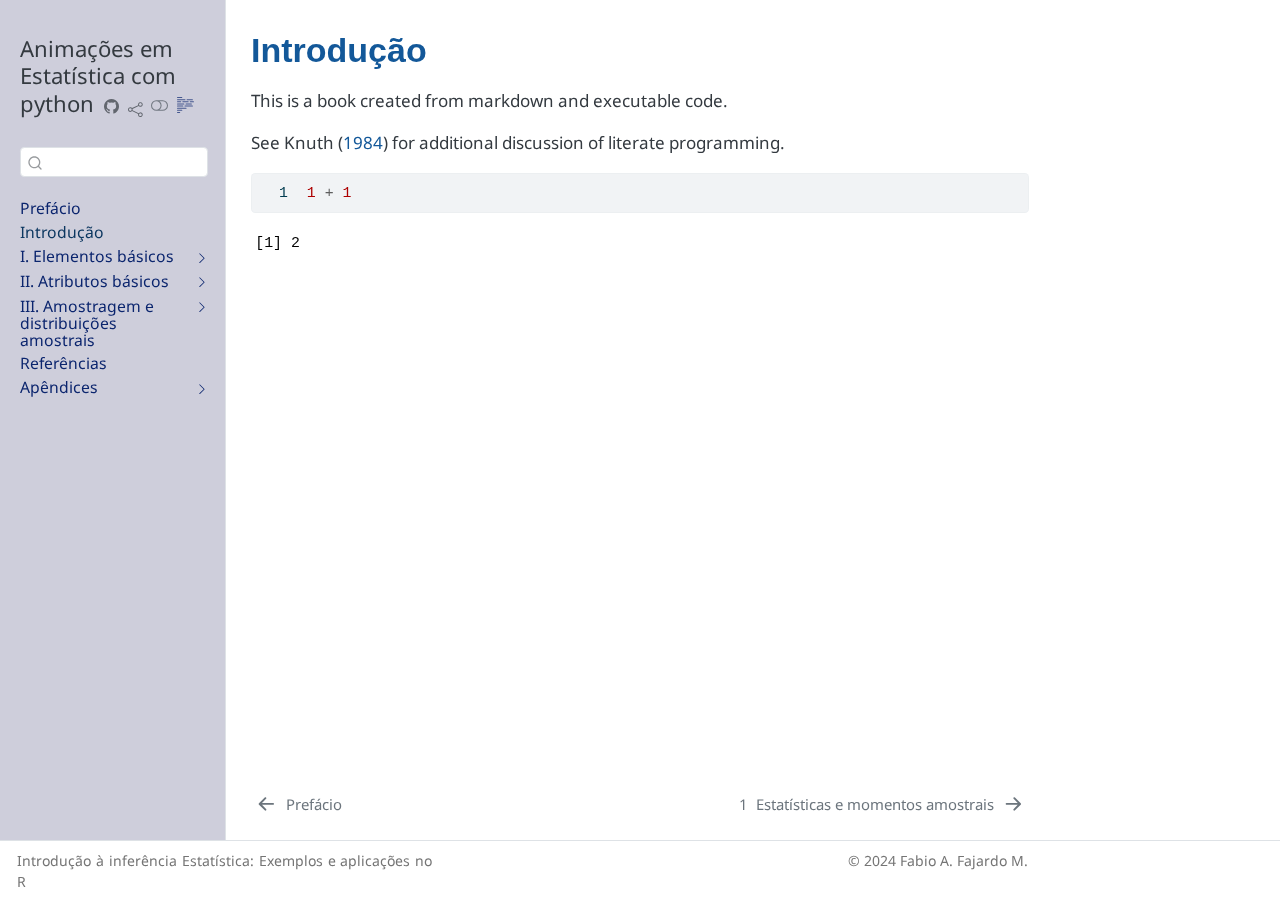
==== docs/intro.html @ 7729510d "Atualizando arquivos site manim" ====
<!DOCTYPE html>
<html xmlns="http://www.w3.org/1999/xhtml" lang="pt-BR" xml:lang="pt-BR"><head>

<meta charset="utf-8">
<meta name="generator" content="quarto-1.5.57">

<meta name="viewport" content="width=device-width, initial-scale=1.0, user-scalable=yes">


<title>Introdução – Animações em Estatística com python</title>
<style>
code{white-space: pre-wrap;}
span.smallcaps{font-variant: small-caps;}
div.columns{display: flex; gap: min(4vw, 1.5em);}
div.column{flex: auto; overflow-x: auto;}
div.hanging-indent{margin-left: 1.5em; text-indent: -1.5em;}
ul.task-list{list-style: none;}
ul.task-list li input[type="checkbox"] {
  width: 0.8em;
  margin: 0 0.8em 0.2em -1em; /* quarto-specific, see https://github.com/quarto-dev/quarto-cli/issues/4556 */ 
  vertical-align: middle;
}
/* CSS for syntax highlighting */
pre > code.sourceCode { white-space: pre; position: relative; }
pre > code.sourceCode > span { line-height: 1.25; }
pre > code.sourceCode > span:empty { height: 1.2em; }
.sourceCode { overflow: visible; }
code.sourceCode > span { color: inherit; text-decoration: inherit; }
div.sourceCode { margin: 1em 0; }
pre.sourceCode { margin: 0; }
@media screen {
div.sourceCode { overflow: auto; }
}
@media print {
pre > code.sourceCode { white-space: pre-wrap; }
pre > code.sourceCode > span { display: inline-block; text-indent: -5em; padding-left: 5em; }
}
pre.numberSource code
  { counter-reset: source-line 0; }
pre.numberSource code > span
  { position: relative; left: -4em; counter-increment: source-line; }
pre.numberSource code > span > a:first-child::before
  { content: counter(source-line);
    position: relative; left: -1em; text-align: right; vertical-align: baseline;
    border: none; display: inline-block;
    -webkit-touch-callout: none; -webkit-user-select: none;
    -khtml-user-select: none; -moz-user-select: none;
    -ms-user-select: none; user-select: none;
    padding: 0 4px; width: 4em;
  }
pre.numberSource { margin-left: 3em;  padding-left: 4px; }
div.sourceCode
  {   }
@media screen {
pre > code.sourceCode > span > a:first-child::before { text-decoration: underline; }
}
/* CSS for citations */
div.csl-bib-body { }
div.csl-entry {
  clear: both;
  margin-bottom: 0em;
}
.hanging-indent div.csl-entry {
  margin-left:2em;
  text-indent:-2em;
}
div.csl-left-margin {
  min-width:2em;
  float:left;
}
div.csl-right-inline {
  margin-left:2em;
  padding-left:1em;
}
div.csl-indent {
  margin-left: 2em;
}</style>


<script src="site_libs/quarto-nav/quarto-nav.js"></script>
<script src="site_libs/quarto-nav/headroom.min.js"></script>
<script src="site_libs/clipboard/clipboard.min.js"></script>
<script src="site_libs/quarto-search/autocomplete.umd.js"></script>
<script src="site_libs/quarto-search/fuse.min.js"></script>
<script src="site_libs/quarto-search/quarto-search.js"></script>
<meta name="quarto:offset" content="./">
<link href="./p1chap01.html" rel="next">
<link href="./index.html" rel="prev">
<script src="site_libs/quarto-html/quarto.js"></script>
<script src="site_libs/quarto-html/popper.min.js"></script>
<script src="site_libs/quarto-html/tippy.umd.min.js"></script>
<script src="site_libs/quarto-html/anchor.min.js"></script>
<link href="site_libs/quarto-html/tippy.css" rel="stylesheet">
<link href="site_libs/quarto-html/quarto-syntax-highlighting.css" rel="stylesheet" class="quarto-color-scheme" id="quarto-text-highlighting-styles">
<link href="site_libs/quarto-html/quarto-syntax-highlighting-dark.css" rel="prefetch" class="quarto-color-scheme quarto-color-alternate" id="quarto-text-highlighting-styles">
<script src="site_libs/bootstrap/bootstrap.min.js"></script>
<link href="site_libs/bootstrap/bootstrap-icons.css" rel="stylesheet">
<link href="site_libs/bootstrap/bootstrap.min.css" rel="stylesheet" class="quarto-color-scheme" id="quarto-bootstrap" data-mode="light">
<link href="site_libs/bootstrap/bootstrap-dark.min.css" rel="prefetch" class="quarto-color-scheme quarto-color-alternate" id="quarto-bootstrap" data-mode="dark">
<script id="quarto-search-options" type="application/json">{
  "location": "sidebar",
  "copy-button": false,
  "collapse-after": 3,
  "panel-placement": "start",
  "type": "textbox",
  "limit": 50,
  "keyboard-shortcut": [
    "f",
    "/",
    "s"
  ],
  "show-item-context": false,
  "language": {
    "search-no-results-text": "Nenhum resultado",
    "search-matching-documents-text": "documentos correspondentes",
    "search-copy-link-title": "Copiar link para a busca",
    "search-hide-matches-text": "Esconder correspondências adicionais",
    "search-more-match-text": "mais correspondência neste documento",
    "search-more-matches-text": "mais correspondências neste documento",
    "search-clear-button-title": "Limpar",
    "search-text-placeholder": "",
    "search-detached-cancel-button-title": "Cancelar",
    "search-submit-button-title": "Enviar",
    "search-label": "Procurar"
  }
}</script>


</head>

<body class="nav-sidebar docked">

<div id="quarto-search-results"></div>
  <header id="quarto-header" class="headroom fixed-top">
  <nav class="quarto-secondary-nav">
    <div class="container-fluid d-flex">
      <button type="button" class="quarto-btn-toggle btn" data-bs-toggle="collapse" role="button" data-bs-target=".quarto-sidebar-collapse-item" aria-controls="quarto-sidebar" aria-expanded="false" aria-label="Alternar barra lateral" onclick="if (window.quartoToggleHeadroom) { window.quartoToggleHeadroom(); }">
        <i class="bi bi-layout-text-sidebar-reverse"></i>
      </button>
        <nav class="quarto-page-breadcrumbs" aria-label="breadcrumb"><ol class="breadcrumb"><li class="breadcrumb-item"><a href="./intro.html">Introdução</a></li></ol></nav>
        <a class="flex-grow-1" role="navigation" data-bs-toggle="collapse" data-bs-target=".quarto-sidebar-collapse-item" aria-controls="quarto-sidebar" aria-expanded="false" aria-label="Alternar barra lateral" onclick="if (window.quartoToggleHeadroom) { window.quartoToggleHeadroom(); }">      
        </a>
      <button type="button" class="btn quarto-search-button" aria-label="Procurar" onclick="window.quartoOpenSearch();">
        <i class="bi bi-search"></i>
      </button>
    </div>
  </nav>
</header>
<!-- content -->
<div id="quarto-content" class="quarto-container page-columns page-rows-contents page-layout-article">
<!-- sidebar -->
  <nav id="quarto-sidebar" class="sidebar collapse collapse-horizontal quarto-sidebar-collapse-item sidebar-navigation docked overflow-auto">
    <div class="pt-lg-2 mt-2 text-left sidebar-header">
    <div class="sidebar-title mb-0 py-0">
      <a href="./">Animações em Estatística com python</a> 
        <div class="sidebar-tools-main tools-wide">
    <a href="https://github.com/ffajardo64/" title="Código fonte" class="quarto-navigation-tool px-1" aria-label="Código fonte"><i class="bi bi-github"></i></a>
    <div class="dropdown">
      <a href="" title="Compartilhar" id="quarto-navigation-tool-dropdown-0" class="quarto-navigation-tool dropdown-toggle px-1" data-bs-toggle="dropdown" aria-expanded="false" role="link" aria-label="Compartilhar"><i class="bi bi-share"></i></a>
      <ul class="dropdown-menu" aria-labelledby="quarto-navigation-tool-dropdown-0">
          <li>
            <a class="dropdown-item sidebar-tools-main-item" href="https://twitter.com/intent/tweet?url=|url|">
              <i class="bi bi-twitter pe-1"></i>
            Twitter
            </a>
          </li>
          <li>
            <a class="dropdown-item sidebar-tools-main-item" href="https://www.facebook.com/sharer/sharer.php?u=|url|">
              <i class="bi bi-facebook pe-1"></i>
            Facebook
            </a>
          </li>
          <li>
            <a class="dropdown-item sidebar-tools-main-item" href="https://www.linkedin.com/sharing/share-offsite/?url=|url|">
              <i class="bi bi-linkedin pe-1"></i>
            LinkedIn
            </a>
          </li>
      </ul>
    </div>
  <a href="" class="quarto-color-scheme-toggle quarto-navigation-tool  px-1" onclick="window.quartoToggleColorScheme(); return false;" title="Alternar modo escuro"><i class="bi"></i></a>
  <a href="" class="quarto-reader-toggle quarto-navigation-tool px-1" onclick="window.quartoToggleReader(); return false;" title="Alternar modo de leitor">
  <div class="quarto-reader-toggle-btn">
  <i class="bi"></i>
  </div>
</a>
</div>
    </div>
      </div>
        <div class="mt-2 flex-shrink-0 align-items-center">
        <div class="sidebar-search">
        <div id="quarto-search" class="" title="Procurar"></div>
        </div>
        </div>
    <div class="sidebar-menu-container"> 
    <ul class="list-unstyled mt-1">
        <li class="sidebar-item">
  <div class="sidebar-item-container"> 
  <a href="./index.html" class="sidebar-item-text sidebar-link">
 <span class="menu-text">Prefácio</span></a>
  </div>
</li>
        <li class="sidebar-item">
  <div class="sidebar-item-container"> 
  <a href="./intro.html" class="sidebar-item-text sidebar-link active">
 <span class="menu-text">Introdução</span></a>
  </div>
</li>
        <li class="sidebar-item sidebar-item-section">
      <div class="sidebar-item-container"> 
            <a class="sidebar-item-text sidebar-link text-start collapsed" data-bs-toggle="collapse" data-bs-target="#quarto-sidebar-section-1" role="navigation" aria-expanded="false">
 <span class="menu-text">I. Elementos básicos</span></a>
          <a class="sidebar-item-toggle text-start collapsed" data-bs-toggle="collapse" data-bs-target="#quarto-sidebar-section-1" role="navigation" aria-expanded="false" aria-label="Alternar seção">
            <i class="bi bi-chevron-right ms-2"></i>
          </a> 
      </div>
      <ul id="quarto-sidebar-section-1" class="collapse list-unstyled sidebar-section depth1 ">  
          <li class="sidebar-item">
  <div class="sidebar-item-container"> 
  <a href="./p1chap01.html" class="sidebar-item-text sidebar-link">
 <span class="menu-text"><span class="chapter-number">1</span>&nbsp; <span class="chapter-title">Estatísticas e momentos amostrais</span></span></a>
  </div>
</li>
      </ul>
  </li>
        <li class="sidebar-item sidebar-item-section">
      <div class="sidebar-item-container"> 
            <a class="sidebar-item-text sidebar-link text-start collapsed" data-bs-toggle="collapse" data-bs-target="#quarto-sidebar-section-2" role="navigation" aria-expanded="false">
 <span class="menu-text">II. Atributos básicos</span></a>
          <a class="sidebar-item-toggle text-start collapsed" data-bs-toggle="collapse" data-bs-target="#quarto-sidebar-section-2" role="navigation" aria-expanded="false" aria-label="Alternar seção">
            <i class="bi bi-chevron-right ms-2"></i>
          </a> 
      </div>
      <ul id="quarto-sidebar-section-2" class="collapse list-unstyled sidebar-section depth1 ">  
          <li class="sidebar-item">
  <div class="sidebar-item-container"> 
  <a href="./p1chap01.html" class="sidebar-item-text sidebar-link">
 <span class="menu-text"><span class="chapter-number">1</span>&nbsp; <span class="chapter-title">Estatísticas e momentos amostrais</span></span></a>
  </div>
</li>
      </ul>
  </li>
        <li class="sidebar-item sidebar-item-section">
      <div class="sidebar-item-container"> 
            <a class="sidebar-item-text sidebar-link text-start collapsed" data-bs-toggle="collapse" data-bs-target="#quarto-sidebar-section-3" role="navigation" aria-expanded="false">
 <span class="menu-text">III. Amostragem e distribuições amostrais</span></a>
          <a class="sidebar-item-toggle text-start collapsed" data-bs-toggle="collapse" data-bs-target="#quarto-sidebar-section-3" role="navigation" aria-expanded="false" aria-label="Alternar seção">
            <i class="bi bi-chevron-right ms-2"></i>
          </a> 
      </div>
      <ul id="quarto-sidebar-section-3" class="collapse list-unstyled sidebar-section depth1 ">  
          <li class="sidebar-item">
  <div class="sidebar-item-container"> 
  <a href="./p1chap01.html" class="sidebar-item-text sidebar-link">
 <span class="menu-text"><span class="chapter-number">1</span>&nbsp; <span class="chapter-title">Estatísticas e momentos amostrais</span></span></a>
  </div>
</li>
      </ul>
  </li>
        <li class="sidebar-item">
  <div class="sidebar-item-container"> 
  <a href="./references.html" class="sidebar-item-text sidebar-link">
 <span class="menu-text">Referências</span></a>
  </div>
</li>
        <li class="sidebar-item sidebar-item-section">
      <div class="sidebar-item-container"> 
            <a class="sidebar-item-text sidebar-link text-start collapsed" data-bs-toggle="collapse" data-bs-target="#quarto-sidebar-section-4" role="navigation" aria-expanded="false">
 <span class="menu-text">Apêndices</span></a>
          <a class="sidebar-item-toggle text-start collapsed" data-bs-toggle="collapse" data-bs-target="#quarto-sidebar-section-4" role="navigation" aria-expanded="false" aria-label="Alternar seção">
            <i class="bi bi-chevron-right ms-2"></i>
          </a> 
      </div>
      <ul id="quarto-sidebar-section-4" class="collapse list-unstyled sidebar-section depth1 ">  
          <li class="sidebar-item">
  <div class="sidebar-item-container"> 
  <a href="./matematica.html" class="sidebar-item-text sidebar-link">
 <span class="menu-text"><span class="chapter-number">A</span>&nbsp; <span class="chapter-title">Resultados matemáticos</span></span></a>
  </div>
</li>
      </ul>
  </li>
    </ul>
    </div>
</nav>
<div id="quarto-sidebar-glass" class="quarto-sidebar-collapse-item" data-bs-toggle="collapse" data-bs-target=".quarto-sidebar-collapse-item"></div>
<!-- margin-sidebar -->
    <div id="quarto-margin-sidebar" class="sidebar margin-sidebar zindex-bottom">
        
    </div>
<!-- main -->
<main class="content" id="quarto-document-content">

<header id="title-block-header" class="quarto-title-block default">
<div class="quarto-title">
<h1 class="title">Introdução</h1>
</div>



<div class="quarto-title-meta">

    
  
    
  </div>
  


</header>


<p>This is a book created from markdown and executable code.</p>
<p>See <span class="citation" data-cites="knuth84">Knuth (<a href="references.html#ref-knuth84" role="doc-biblioref">1984</a>)</span> for additional discussion of literate programming.</p>
<div class="cell">
<div class="sourceCode cell-code" id="cb1"><pre class="sourceCode numberSource r number-lines code-with-copy"><code class="sourceCode r"><span id="cb1-1"><a href="#cb1-1"></a><span class="dv">1</span> <span class="sc">+</span> <span class="dv">1</span></span></code><button title="Copiar para a área de transferência" class="code-copy-button"><i class="bi"></i></button></pre></div>
<div class="cell-output cell-output-stdout">
<pre><code>[1] 2</code></pre>
</div>
</div>


<div id="refs" class="references csl-bib-body hanging-indent" data-entry-spacing="0" role="list" style="display: none">
<div id="ref-knuth84" class="csl-entry" role="listitem">
Knuth, Donald E. 1984. <span>“Literate Programming”</span>. <em>Comput. J.</em> 27 (2): 97–111. <a href="https://doi.org/10.1093/comjnl/27.2.97">https://doi.org/10.1093/comjnl/27.2.97</a>.
</div>
</div>

</main> <!-- /main -->
<script id="quarto-html-after-body" type="application/javascript">
window.document.addEventListener("DOMContentLoaded", function (event) {
  const toggleBodyColorMode = (bsSheetEl) => {
    const mode = bsSheetEl.getAttribute("data-mode");
    const bodyEl = window.document.querySelector("body");
    if (mode === "dark") {
      bodyEl.classList.add("quarto-dark");
      bodyEl.classList.remove("quarto-light");
    } else {
      bodyEl.classList.add("quarto-light");
      bodyEl.classList.remove("quarto-dark");
    }
  }
  const toggleBodyColorPrimary = () => {
    const bsSheetEl = window.document.querySelector("link#quarto-bootstrap");
    if (bsSheetEl) {
      toggleBodyColorMode(bsSheetEl);
    }
  }
  toggleBodyColorPrimary();  
  const disableStylesheet = (stylesheets) => {
    for (let i=0; i < stylesheets.length; i++) {
      const stylesheet = stylesheets[i];
      stylesheet.rel = 'prefetch';
    }
  }
  const enableStylesheet = (stylesheets) => {
    for (let i=0; i < stylesheets.length; i++) {
      const stylesheet = stylesheets[i];
      stylesheet.rel = 'stylesheet';
    }
  }
  const manageTransitions = (selector, allowTransitions) => {
    const els = window.document.querySelectorAll(selector);
    for (let i=0; i < els.length; i++) {
      const el = els[i];
      if (allowTransitions) {
        el.classList.remove('notransition');
      } else {
        el.classList.add('notransition');
      }
    }
  }
  const toggleGiscusIfUsed = (isAlternate, darkModeDefault) => {
    const baseTheme = document.querySelector('#giscus-base-theme')?.value ?? 'light';
    const alternateTheme = document.querySelector('#giscus-alt-theme')?.value ?? 'dark';
    let newTheme = '';
    if(darkModeDefault) {
      newTheme = isAlternate ? baseTheme : alternateTheme;
    } else {
      newTheme = isAlternate ? alternateTheme : baseTheme;
    }
    const changeGiscusTheme = () => {
      // From: https://github.com/giscus/giscus/issues/336
      const sendMessage = (message) => {
        const iframe = document.querySelector('iframe.giscus-frame');
        if (!iframe) return;
        iframe.contentWindow.postMessage({ giscus: message }, 'https://giscus.app');
      }
      sendMessage({
        setConfig: {
          theme: newTheme
        }
      });
    }
    const isGiscussLoaded = window.document.querySelector('iframe.giscus-frame') !== null;
    if (isGiscussLoaded) {
      changeGiscusTheme();
    }
  }
  const toggleColorMode = (alternate) => {
    // Switch the stylesheets
    const alternateStylesheets = window.document.querySelectorAll('link.quarto-color-scheme.quarto-color-alternate');
    manageTransitions('#quarto-margin-sidebar .nav-link', false);
    if (alternate) {
      enableStylesheet(alternateStylesheets);
      for (const sheetNode of alternateStylesheets) {
        if (sheetNode.id === "quarto-bootstrap") {
          toggleBodyColorMode(sheetNode);
        }
      }
    } else {
      disableStylesheet(alternateStylesheets);
      toggleBodyColorPrimary();
    }
    manageTransitions('#quarto-margin-sidebar .nav-link', true);
    // Switch the toggles
    const toggles = window.document.querySelectorAll('.quarto-color-scheme-toggle');
    for (let i=0; i < toggles.length; i++) {
      const toggle = toggles[i];
      if (toggle) {
        if (alternate) {
          toggle.classList.add("alternate");     
        } else {
          toggle.classList.remove("alternate");
        }
      }
    }
    // Hack to workaround the fact that safari doesn't
    // properly recolor the scrollbar when toggling (#1455)
    if (navigator.userAgent.indexOf('Safari') > 0 && navigator.userAgent.indexOf('Chrome') == -1) {
      manageTransitions("body", false);
      window.scrollTo(0, 1);
      setTimeout(() => {
        window.scrollTo(0, 0);
        manageTransitions("body", true);
      }, 40);  
    }
  }
  const isFileUrl = () => { 
    return window.location.protocol === 'file:';
  }
  const hasAlternateSentinel = () => {  
    let styleSentinel = getColorSchemeSentinel();
    if (styleSentinel !== null) {
      return styleSentinel === "alternate";
    } else {
      return false;
    }
  }
  const setStyleSentinel = (alternate) => {
    const value = alternate ? "alternate" : "default";
    if (!isFileUrl()) {
      window.localStorage.setItem("quarto-color-scheme", value);
    } else {
      localAlternateSentinel = value;
    }
  }
  const getColorSchemeSentinel = () => {
    if (!isFileUrl()) {
      const storageValue = window.localStorage.getItem("quarto-color-scheme");
      return storageValue != null ? storageValue : localAlternateSentinel;
    } else {
      return localAlternateSentinel;
    }
  }
  const darkModeDefault = false;
  let localAlternateSentinel = darkModeDefault ? 'alternate' : 'default';
  // Dark / light mode switch
  window.quartoToggleColorScheme = () => {
    // Read the current dark / light value 
    let toAlternate = !hasAlternateSentinel();
    toggleColorMode(toAlternate);
    setStyleSentinel(toAlternate);
    toggleGiscusIfUsed(toAlternate, darkModeDefault);
  };
  // Ensure there is a toggle, if there isn't float one in the top right
  if (window.document.querySelector('.quarto-color-scheme-toggle') === null) {
    const a = window.document.createElement('a');
    a.classList.add('top-right');
    a.classList.add('quarto-color-scheme-toggle');
    a.href = "";
    a.onclick = function() { try { window.quartoToggleColorScheme(); } catch {} return false; };
    const i = window.document.createElement("i");
    i.classList.add('bi');
    a.appendChild(i);
    window.document.body.appendChild(a);
  }
  // Switch to dark mode if need be
  if (hasAlternateSentinel()) {
    toggleColorMode(true);
  } else {
    toggleColorMode(false);
  }
  const icon = "";
  const anchorJS = new window.AnchorJS();
  anchorJS.options = {
    placement: 'right',
    icon: icon
  };
  anchorJS.add('.anchored');
  const isCodeAnnotation = (el) => {
    for (const clz of el.classList) {
      if (clz.startsWith('code-annotation-')) {                     
        return true;
      }
    }
    return false;
  }
  const onCopySuccess = function(e) {
    // button target
    const button = e.trigger;
    // don't keep focus
    button.blur();
    // flash "checked"
    button.classList.add('code-copy-button-checked');
    var currentTitle = button.getAttribute("title");
    button.setAttribute("title", "Copiada");
    let tooltip;
    if (window.bootstrap) {
      button.setAttribute("data-bs-toggle", "tooltip");
      button.setAttribute("data-bs-placement", "left");
      button.setAttribute("data-bs-title", "Copiada");
      tooltip = new bootstrap.Tooltip(button, 
        { trigger: "manual", 
          customClass: "code-copy-button-tooltip",
          offset: [0, -8]});
      tooltip.show();    
    }
    setTimeout(function() {
      if (tooltip) {
        tooltip.hide();
        button.removeAttribute("data-bs-title");
        button.removeAttribute("data-bs-toggle");
        button.removeAttribute("data-bs-placement");
      }
      button.setAttribute("title", currentTitle);
      button.classList.remove('code-copy-button-checked');
    }, 1000);
    // clear code selection
    e.clearSelection();
  }
  const getTextToCopy = function(trigger) {
      const codeEl = trigger.previousElementSibling.cloneNode(true);
      for (const childEl of codeEl.children) {
        if (isCodeAnnotation(childEl)) {
          childEl.remove();
        }
      }
      return codeEl.innerText;
  }
  const clipboard = new window.ClipboardJS('.code-copy-button:not([data-in-quarto-modal])', {
    text: getTextToCopy
  });
  clipboard.on('success', onCopySuccess);
  if (window.document.getElementById('quarto-embedded-source-code-modal')) {
    // For code content inside modals, clipBoardJS needs to be initialized with a container option
    // TODO: Check when it could be a function (https://github.com/zenorocha/clipboard.js/issues/860)
    const clipboardModal = new window.ClipboardJS('.code-copy-button[data-in-quarto-modal]', {
      text: getTextToCopy,
      container: window.document.getElementById('quarto-embedded-source-code-modal')
    });
    clipboardModal.on('success', onCopySuccess);
  }
    var localhostRegex = new RegExp(/^(?:http|https):\/\/localhost\:?[0-9]*\//);
    var mailtoRegex = new RegExp(/^mailto:/);
      var filterRegex = new RegExp('/' + window.location.host + '/');
    var isInternal = (href) => {
        return filterRegex.test(href) || localhostRegex.test(href) || mailtoRegex.test(href);
    }
    // Inspect non-navigation links and adorn them if external
 	var links = window.document.querySelectorAll('a[href]:not(.nav-link):not(.navbar-brand):not(.toc-action):not(.sidebar-link):not(.sidebar-item-toggle):not(.pagination-link):not(.no-external):not([aria-hidden]):not(.dropdown-item):not(.quarto-navigation-tool):not(.about-link)');
    for (var i=0; i<links.length; i++) {
      const link = links[i];
      if (!isInternal(link.href)) {
        // undo the damage that might have been done by quarto-nav.js in the case of
        // links that we want to consider external
        if (link.dataset.originalHref !== undefined) {
          link.href = link.dataset.originalHref;
        }
      }
    }
  function tippyHover(el, contentFn, onTriggerFn, onUntriggerFn) {
    const config = {
      allowHTML: true,
      maxWidth: 500,
      delay: 100,
      arrow: false,
      appendTo: function(el) {
          return el.parentElement;
      },
      interactive: true,
      interactiveBorder: 10,
      theme: 'quarto',
      placement: 'bottom-start',
    };
    if (contentFn) {
      config.content = contentFn;
    }
    if (onTriggerFn) {
      config.onTrigger = onTriggerFn;
    }
    if (onUntriggerFn) {
      config.onUntrigger = onUntriggerFn;
    }
    window.tippy(el, config); 
  }
  const noterefs = window.document.querySelectorAll('a[role="doc-noteref"]');
  for (var i=0; i<noterefs.length; i++) {
    const ref = noterefs[i];
    tippyHover(ref, function() {
      // use id or data attribute instead here
      let href = ref.getAttribute('data-footnote-href') || ref.getAttribute('href');
      try { href = new URL(href).hash; } catch {}
      const id = href.replace(/^#\/?/, "");
      const note = window.document.getElementById(id);
      if (note) {
        return note.innerHTML;
      } else {
        return "";
      }
    });
  }
  const xrefs = window.document.querySelectorAll('a.quarto-xref');
  const processXRef = (id, note) => {
    // Strip column container classes
    const stripColumnClz = (el) => {
      el.classList.remove("page-full", "page-columns");
      if (el.children) {
        for (const child of el.children) {
          stripColumnClz(child);
        }
      }
    }
    stripColumnClz(note)
    if (id === null || id.startsWith('sec-')) {
      // Special case sections, only their first couple elements
      const container = document.createElement("div");
      if (note.children && note.children.length > 2) {
        container.appendChild(note.children[0].cloneNode(true));
        for (let i = 1; i < note.children.length; i++) {
          const child = note.children[i];
          if (child.tagName === "P" && child.innerText === "") {
            continue;
          } else {
            container.appendChild(child.cloneNode(true));
            break;
          }
        }
        if (window.Quarto?.typesetMath) {
          window.Quarto.typesetMath(container);
        }
        return container.innerHTML
      } else {
        if (window.Quarto?.typesetMath) {
          window.Quarto.typesetMath(note);
        }
        return note.innerHTML;
      }
    } else {
      // Remove any anchor links if they are present
      const anchorLink = note.querySelector('a.anchorjs-link');
      if (anchorLink) {
        anchorLink.remove();
      }
      if (window.Quarto?.typesetMath) {
        window.Quarto.typesetMath(note);
      }
      // TODO in 1.5, we should make sure this works without a callout special case
      if (note.classList.contains("callout")) {
        return note.outerHTML;
      } else {
        return note.innerHTML;
      }
    }
  }
  for (var i=0; i<xrefs.length; i++) {
    const xref = xrefs[i];
    tippyHover(xref, undefined, function(instance) {
      instance.disable();
      let url = xref.getAttribute('href');
      let hash = undefined; 
      if (url.startsWith('#')) {
        hash = url;
      } else {
        try { hash = new URL(url).hash; } catch {}
      }
      if (hash) {
        const id = hash.replace(/^#\/?/, "");
        const note = window.document.getElementById(id);
        if (note !== null) {
          try {
            const html = processXRef(id, note.cloneNode(true));
            instance.setContent(html);
          } finally {
            instance.enable();
            instance.show();
          }
        } else {
          // See if we can fetch this
          fetch(url.split('#')[0])
          .then(res => res.text())
          .then(html => {
            const parser = new DOMParser();
            const htmlDoc = parser.parseFromString(html, "text/html");
            const note = htmlDoc.getElementById(id);
            if (note !== null) {
              const html = processXRef(id, note);
              instance.setContent(html);
            } 
          }).finally(() => {
            instance.enable();
            instance.show();
          });
        }
      } else {
        // See if we can fetch a full url (with no hash to target)
        // This is a special case and we should probably do some content thinning / targeting
        fetch(url)
        .then(res => res.text())
        .then(html => {
          const parser = new DOMParser();
          const htmlDoc = parser.parseFromString(html, "text/html");
          const note = htmlDoc.querySelector('main.content');
          if (note !== null) {
            // This should only happen for chapter cross references
            // (since there is no id in the URL)
            // remove the first header
            if (note.children.length > 0 && note.children[0].tagName === "HEADER") {
              note.children[0].remove();
            }
            const html = processXRef(null, note);
            instance.setContent(html);
          } 
        }).finally(() => {
          instance.enable();
          instance.show();
        });
      }
    }, function(instance) {
    });
  }
      let selectedAnnoteEl;
      const selectorForAnnotation = ( cell, annotation) => {
        let cellAttr = 'data-code-cell="' + cell + '"';
        let lineAttr = 'data-code-annotation="' +  annotation + '"';
        const selector = 'span[' + cellAttr + '][' + lineAttr + ']';
        return selector;
      }
      const selectCodeLines = (annoteEl) => {
        const doc = window.document;
        const targetCell = annoteEl.getAttribute("data-target-cell");
        const targetAnnotation = annoteEl.getAttribute("data-target-annotation");
        const annoteSpan = window.document.querySelector(selectorForAnnotation(targetCell, targetAnnotation));
        const lines = annoteSpan.getAttribute("data-code-lines").split(",");
        const lineIds = lines.map((line) => {
          return targetCell + "-" + line;
        })
        let top = null;
        let height = null;
        let parent = null;
        if (lineIds.length > 0) {
            //compute the position of the single el (top and bottom and make a div)
            const el = window.document.getElementById(lineIds[0]);
            top = el.offsetTop;
            height = el.offsetHeight;
            parent = el.parentElement.parentElement;
          if (lineIds.length > 1) {
            const lastEl = window.document.getElementById(lineIds[lineIds.length - 1]);
            const bottom = lastEl.offsetTop + lastEl.offsetHeight;
            height = bottom - top;
          }
          if (top !== null && height !== null && parent !== null) {
            // cook up a div (if necessary) and position it 
            let div = window.document.getElementById("code-annotation-line-highlight");
            if (div === null) {
              div = window.document.createElement("div");
              div.setAttribute("id", "code-annotation-line-highlight");
              div.style.position = 'absolute';
              parent.appendChild(div);
            }
            div.style.top = top - 2 + "px";
            div.style.height = height + 4 + "px";
            div.style.left = 0;
            let gutterDiv = window.document.getElementById("code-annotation-line-highlight-gutter");
            if (gutterDiv === null) {
              gutterDiv = window.document.createElement("div");
              gutterDiv.setAttribute("id", "code-annotation-line-highlight-gutter");
              gutterDiv.style.position = 'absolute';
              const codeCell = window.document.getElementById(targetCell);
              const gutter = codeCell.querySelector('.code-annotation-gutter');
              gutter.appendChild(gutterDiv);
            }
            gutterDiv.style.top = top - 2 + "px";
            gutterDiv.style.height = height + 4 + "px";
          }
          selectedAnnoteEl = annoteEl;
        }
      };
      const unselectCodeLines = () => {
        const elementsIds = ["code-annotation-line-highlight", "code-annotation-line-highlight-gutter"];
        elementsIds.forEach((elId) => {
          const div = window.document.getElementById(elId);
          if (div) {
            div.remove();
          }
        });
        selectedAnnoteEl = undefined;
      };
        // Handle positioning of the toggle
    window.addEventListener(
      "resize",
      throttle(() => {
        elRect = undefined;
        if (selectedAnnoteEl) {
          selectCodeLines(selectedAnnoteEl);
        }
      }, 10)
    );
    function throttle(fn, ms) {
    let throttle = false;
    let timer;
      return (...args) => {
        if(!throttle) { // first call gets through
            fn.apply(this, args);
            throttle = true;
        } else { // all the others get throttled
            if(timer) clearTimeout(timer); // cancel #2
            timer = setTimeout(() => {
              fn.apply(this, args);
              timer = throttle = false;
            }, ms);
        }
      };
    }
      // Attach click handler to the DT
      const annoteDls = window.document.querySelectorAll('dt[data-target-cell]');
      for (const annoteDlNode of annoteDls) {
        annoteDlNode.addEventListener('click', (event) => {
          const clickedEl = event.target;
          if (clickedEl !== selectedAnnoteEl) {
            unselectCodeLines();
            const activeEl = window.document.querySelector('dt[data-target-cell].code-annotation-active');
            if (activeEl) {
              activeEl.classList.remove('code-annotation-active');
            }
            selectCodeLines(clickedEl);
            clickedEl.classList.add('code-annotation-active');
          } else {
            // Unselect the line
            unselectCodeLines();
            clickedEl.classList.remove('code-annotation-active');
          }
        });
      }
  const findCites = (el) => {
    const parentEl = el.parentElement;
    if (parentEl) {
      const cites = parentEl.dataset.cites;
      if (cites) {
        return {
          el,
          cites: cites.split(' ')
        };
      } else {
        return findCites(el.parentElement)
      }
    } else {
      return undefined;
    }
  };
  var bibliorefs = window.document.querySelectorAll('a[role="doc-biblioref"]');
  for (var i=0; i<bibliorefs.length; i++) {
    const ref = bibliorefs[i];
    const citeInfo = findCites(ref);
    if (citeInfo) {
      tippyHover(citeInfo.el, function() {
        var popup = window.document.createElement('div');
        citeInfo.cites.forEach(function(cite) {
          var citeDiv = window.document.createElement('div');
          citeDiv.classList.add('hanging-indent');
          citeDiv.classList.add('csl-entry');
          var biblioDiv = window.document.getElementById('ref-' + cite);
          if (biblioDiv) {
            citeDiv.innerHTML = biblioDiv.innerHTML;
          }
          popup.appendChild(citeDiv);
        });
        return popup.innerHTML;
      });
    }
  }
});
</script>
<nav class="page-navigation">
  <div class="nav-page nav-page-previous">
      <a href="./index.html" class="pagination-link" aria-label="Prefácio">
        <i class="bi bi-arrow-left-short"></i> <span class="nav-page-text">Prefácio</span>
      </a>          
  </div>
  <div class="nav-page nav-page-next">
      <a href="./p1chap01.html" class="pagination-link" aria-label="Estatísticas e momentos amostrais">
        <span class="nav-page-text"><span class="chapter-number">1</span>&nbsp; <span class="chapter-title">Estatísticas e momentos amostrais</span></span> <i class="bi bi-arrow-right-short"></i>
      </a>
  </div>
</nav>
</div> <!-- /content -->
<footer class="footer">
  <div class="nav-footer">
    <div class="nav-footer-left">
<p>Introdução à inferência Estatística: Exemplos e aplicações no R</p>
</div>   
    <div class="nav-footer-center">
      &nbsp;
    </div>
    <div class="nav-footer-right">
<p>© 2024 Fabio A. Fajardo M.</p>
</div>
  </div>
</footer>




</body></html>
---- docs/site_libs/quarto-html/tippy.css ----
.tippy-box[data-animation=fade][data-state=hidden]{opacity:0}[data-tippy-root]{max-width:calc(100vw - 10px)}.tippy-box{position:relative;background-color:#333;color:#fff;border-radius:4px;font-size:14px;line-height:1.4;white-space:normal;outline:0;transition-property:transform,visibility,opacity}.tippy-box[data-placement^=top]>.tippy-arrow{bottom:0}.tippy-box[data-placement^=top]>.tippy-arrow:before{bottom:-7px;left:0;border-width:8px 8px 0;border-top-color:initial;transform-origin:center top}.tippy-box[data-placement^=bottom]>.tippy-arrow{top:0}.tippy-box[data-placement^=bottom]>.tippy-arrow:before{top:-7px;left:0;border-width:0 8px 8px;border-bottom-color:initial;transform-origin:center bottom}.tippy-box[data-placement^=left]>.tippy-arrow{right:0}.tippy-box[data-placement^=left]>.tippy-arrow:before{border-width:8px 0 8px 8px;border-left-color:initial;right:-7px;transform-origin:center left}.tippy-box[data-placement^=right]>.tippy-arrow{left:0}.tippy-box[data-placement^=right]>.tippy-arrow:before{left:-7px;border-width:8px 8px 8px 0;border-right-color:initial;transform-origin:center right}.tippy-box[data-inertia][data-state=visible]{transition-timing-function:cubic-bezier(.54,1.5,.38,1.11)}.tippy-arrow{width:16px;height:16px;color:#333}.tippy-arrow:before{content:"";position:absolute;border-color:transparent;border-style:solid}.tippy-content{position:relative;padding:5px 9px;z-index:1}
---- docs/site_libs/quarto-html/quarto-syntax-highlighting.css ----
/* quarto syntax highlight colors */
:root {
  --quarto-hl-ot-color: #003B4F;
  --quarto-hl-at-color: #657422;
  --quarto-hl-ss-color: #20794D;
  --quarto-hl-an-color: #5E5E5E;
  --quarto-hl-fu-color: #4758AB;
  --quarto-hl-st-color: #20794D;
  --quarto-hl-cf-color: #003B4F;
  --quarto-hl-op-color: #5E5E5E;
  --quarto-hl-er-color: #AD0000;
  --quarto-hl-bn-color: #AD0000;
  --quarto-hl-al-color: #AD0000;
  --quarto-hl-va-color: #111111;
  --quarto-hl-bu-color: inherit;
  --quarto-hl-ex-color: inherit;
  --quarto-hl-pp-color: #AD0000;
  --quarto-hl-in-color: #5E5E5E;
  --quarto-hl-vs-color: #20794D;
  --quarto-hl-wa-color: #5E5E5E;
  --quarto-hl-do-color: #5E5E5E;
  --quarto-hl-im-color: #00769E;
  --quarto-hl-ch-color: #20794D;
  --quarto-hl-dt-color: #AD0000;
  --quarto-hl-fl-color: #AD0000;
  --quarto-hl-co-color: #5E5E5E;
  --quarto-hl-cv-color: #5E5E5E;
  --quarto-hl-cn-color: #8f5902;
  --quarto-hl-sc-color: #5E5E5E;
  --quarto-hl-dv-color: #AD0000;
  --quarto-hl-kw-color: #003B4F;
}

/* other quarto variables */
:root {
  --quarto-font-monospace: SFMono-Regular, Menlo, Monaco, Consolas, "Liberation Mono", "Courier New", monospace;
}

pre > code.sourceCode > span {
  color: #003B4F;
}

code span {
  color: #003B4F;
}

code.sourceCode > span {
  color: #003B4F;
}

div.sourceCode,
div.sourceCode pre.sourceCode {
  color: #003B4F;
}

code span.ot {
  color: #003B4F;
  font-style: inherit;
}

code span.at {
  color: #657422;
  font-style: inherit;
}

code span.ss {
  color: #20794D;
  font-style: inherit;
}

code span.an {
  color: #5E5E5E;
  font-style: inherit;
}

code span.fu {
  color: #4758AB;
  font-style: inherit;
}

code span.st {
  color: #20794D;
  font-style: inherit;
}

code span.cf {
  color: #003B4F;
  font-weight: bold;
  font-style: inherit;
}

code span.op {
  color: #5E5E5E;
  font-style: inherit;
}

code span.er {
  color: #AD0000;
  font-style: inherit;
}

code span.bn {
  color: #AD0000;
  font-style: inherit;
}

code span.al {
  color: #AD0000;
  font-style: inherit;
}

code span.va {
  color: #111111;
  font-style: inherit;
}

code span.bu {
  font-style: inherit;
}

code span.ex {
  font-style: inherit;
}

code span.pp {
  color: #AD0000;
  font-style: inherit;
}

code span.in {
  color: #5E5E5E;
  font-style: inherit;
}

code span.vs {
  color: #20794D;
  font-style: inherit;
}

code span.wa {
  color: #5E5E5E;
  font-style: italic;
}

code span.do {
  color: #5E5E5E;
  font-style: italic;
}

code span.im {
  color: #00769E;
  font-style: inherit;
}

code span.ch {
  color: #20794D;
  font-style: inherit;
}

code span.dt {
  color: #AD0000;
  font-style: inherit;
}

code span.fl {
  color: #AD0000;
  font-style: inherit;
}

code span.co {
  color: #5E5E5E;
  font-style: inherit;
}

code span.cv {
  color: #5E5E5E;
  font-style: italic;
}

code span.cn {
  color: #8f5902;
  font-style: inherit;
}

code span.sc {
  color: #5E5E5E;
  font-style: inherit;
}

code span.dv {
  color: #AD0000;
  font-style: inherit;
}

code span.kw {
  color: #003B4F;
  font-weight: bold;
  font-style: inherit;
}

.prevent-inlining {
  content: "</";
}

/*# sourceMappingURL=debc5d5d77c3f9108843748ff7464032.css.map */
---- docs/site_libs/quarto-html/quarto-syntax-highlighting-dark.css ----
/* quarto syntax highlight colors */
:root {
  --quarto-hl-al-color: #f07178;
  --quarto-hl-an-color: #d4d0ab;
  --quarto-hl-at-color: #00e0e0;
  --quarto-hl-bn-color: #d4d0ab;
  --quarto-hl-bu-color: #abe338;
  --quarto-hl-ch-color: #abe338;
  --quarto-hl-co-color: #f8f8f2;
  --quarto-hl-cv-color: #ffd700;
  --quarto-hl-cn-color: #ffd700;
  --quarto-hl-cf-color: #ffa07a;
  --quarto-hl-dt-color: #ffa07a;
  --quarto-hl-dv-color: #d4d0ab;
  --quarto-hl-do-color: #f8f8f2;
  --quarto-hl-er-color: #f07178;
  --quarto-hl-ex-color: #00e0e0;
  --quarto-hl-fl-color: #d4d0ab;
  --quarto-hl-fu-color: #ffa07a;
  --quarto-hl-im-color: #abe338;
  --quarto-hl-in-color: #d4d0ab;
  --quarto-hl-kw-color: #ffa07a;
  --quarto-hl-op-color: #ffa07a;
  --quarto-hl-ot-color: #00e0e0;
  --quarto-hl-pp-color: #dcc6e0;
  --quarto-hl-re-color: #00e0e0;
  --quarto-hl-sc-color: #abe338;
  --quarto-hl-ss-color: #abe338;
  --quarto-hl-st-color: #abe338;
  --quarto-hl-va-color: #00e0e0;
  --quarto-hl-vs-color: #abe338;
  --quarto-hl-wa-color: #dcc6e0;
}

/* other quarto variables */
:root {
  --quarto-font-monospace: SFMono-Regular, Menlo, Monaco, Consolas, "Liberation Mono", "Courier New", monospace;
}

code span.al {
  background-color: #2a0f15;
  font-weight: bold;
  color: #f07178;
}

code span.an {
  color: #d4d0ab;
}

code span.at {
  color: #00e0e0;
}

code span.bn {
  color: #d4d0ab;
}

code span.bu {
  color: #abe338;
}

code span.ch {
  color: #abe338;
}

code span.co {
  font-style: italic;
  color: #f8f8f2;
}

code span.cv {
  color: #ffd700;
}

code span.cn {
  color: #ffd700;
}

code span.cf {
  font-weight: bold;
  color: #ffa07a;
}

code span.dt {
  color: #ffa07a;
}

code span.dv {
  color: #d4d0ab;
}

code span.do {
  color: #f8f8f2;
}

code span.er {
  color: #f07178;
  text-decoration: underline;
}

code span.ex {
  font-weight: bold;
  color: #00e0e0;
}

code span.fl {
  color: #d4d0ab;
}

code span.fu {
  color: #ffa07a;
}

code span.im {
  color: #abe338;
}

code span.in {
  color: #d4d0ab;
}

code span.kw {
  font-weight: bold;
  color: #ffa07a;
}

pre > code.sourceCode > span {
  color: #f8f8f2;
}

code span {
  color: #f8f8f2;
}

code.sourceCode > span {
  color: #f8f8f2;
}

div.sourceCode,
div.sourceCode pre.sourceCode {
  color: #f8f8f2;
}

code span.op {
  color: #ffa07a;
}

code span.ot {
  color: #00e0e0;
}

code span.pp {
  color: #dcc6e0;
}

code span.re {
  background-color: #f8f8f2;
  color: #00e0e0;
}

code span.sc {
  color: #abe338;
}

code span.ss {
  color: #abe338;
}

code span.st {
  color: #abe338;
}

code span.va {
  color: #00e0e0;
}

code span.vs {
  color: #abe338;
}

code span.wa {
  color: #dcc6e0;
}

.prevent-inlining {
  content: "</";
}

/*# sourceMappingURL=935a306eefa94366c21e1a970dddb765.css.map */
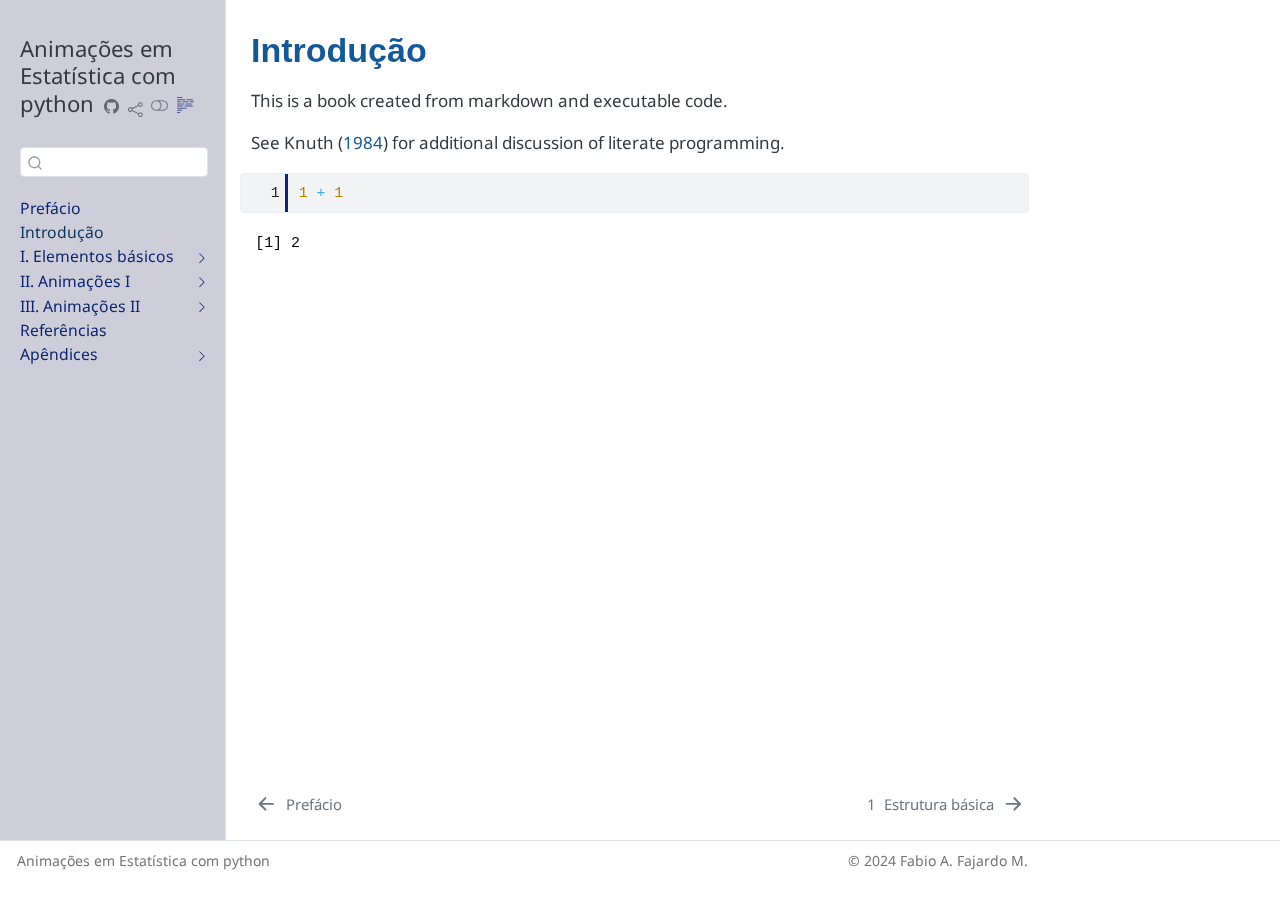
==== commit 66988fe0: "Atualizando arquivos index e intro" ====
--- a/docs/intro.html
+++ b/docs/intro.html
@@ -218,7 +218,13 @@
           <li class="sidebar-item">
   <div class="sidebar-item-container"> 
   <a href="./p1chap01.html" class="sidebar-item-text sidebar-link">
- <span class="menu-text"><span class="chapter-number">1</span>&nbsp; <span class="chapter-title">Estatísticas e momentos amostrais</span></span></a>
+ <span class="menu-text"><span class="chapter-number">1</span>&nbsp; <span class="chapter-title">Estrutura básica</span></span></a>
+  </div>
+</li>
+          <li class="sidebar-item">
+  <div class="sidebar-item-container"> 
+  <a href="./p1chap02.html" class="sidebar-item-text sidebar-link">
+ <span class="menu-text"><span class="chapter-number">2</span>&nbsp; <span class="chapter-title">Objetos em <code>manim</code></span></span></a>
   </div>
 </li>
       </ul>
@@ -226,7 +232,7 @@
         <li class="sidebar-item sidebar-item-section">
       <div class="sidebar-item-container"> 
             <a class="sidebar-item-text sidebar-link text-start collapsed" data-bs-toggle="collapse" data-bs-target="#quarto-sidebar-section-2" role="navigation" aria-expanded="false">
- <span class="menu-text">II. Atributos básicos</span></a>
+ <span class="menu-text">II. Animações I</span></a>
           <a class="sidebar-item-toggle text-start collapsed" data-bs-toggle="collapse" data-bs-target="#quarto-sidebar-section-2" role="navigation" aria-expanded="false" aria-label="Alternar seção">
             <i class="bi bi-chevron-right ms-2"></i>
           </a> 
@@ -235,7 +241,7 @@
           <li class="sidebar-item">
   <div class="sidebar-item-container"> 
   <a href="./p1chap01.html" class="sidebar-item-text sidebar-link">
- <span class="menu-text"><span class="chapter-number">1</span>&nbsp; <span class="chapter-title">Estatísticas e momentos amostrais</span></span></a>
+ <span class="menu-text"><span class="chapter-number">1</span>&nbsp; <span class="chapter-title">Estrutura básica</span></span></a>
   </div>
 </li>
       </ul>
@@ -243,7 +249,7 @@
         <li class="sidebar-item sidebar-item-section">
       <div class="sidebar-item-container"> 
             <a class="sidebar-item-text sidebar-link text-start collapsed" data-bs-toggle="collapse" data-bs-target="#quarto-sidebar-section-3" role="navigation" aria-expanded="false">
- <span class="menu-text">III. Amostragem e distribuições amostrais</span></a>
+ <span class="menu-text">III. Animações II</span></a>
           <a class="sidebar-item-toggle text-start collapsed" data-bs-toggle="collapse" data-bs-target="#quarto-sidebar-section-3" role="navigation" aria-expanded="false" aria-label="Alternar seção">
             <i class="bi bi-chevron-right ms-2"></i>
           </a> 
@@ -252,7 +258,7 @@
           <li class="sidebar-item">
   <div class="sidebar-item-container"> 
   <a href="./p1chap01.html" class="sidebar-item-text sidebar-link">
- <span class="menu-text"><span class="chapter-number">1</span>&nbsp; <span class="chapter-title">Estatísticas e momentos amostrais</span></span></a>
+ <span class="menu-text"><span class="chapter-number">1</span>&nbsp; <span class="chapter-title">Estrutura básica</span></span></a>
   </div>
 </li>
       </ul>
@@ -898,8 +904,8 @@
       </a>          
   </div>
   <div class="nav-page nav-page-next">
-      <a href="./p1chap01.html" class="pagination-link" aria-label="Estatísticas e momentos amostrais">
-        <span class="nav-page-text"><span class="chapter-number">1</span>&nbsp; <span class="chapter-title">Estatísticas e momentos amostrais</span></span> <i class="bi bi-arrow-right-short"></i>
+      <a href="./p1chap01.html" class="pagination-link" aria-label="Estrutura básica">
+        <span class="nav-page-text"><span class="chapter-number">1</span>&nbsp; <span class="chapter-title">Estrutura básica</span></span> <i class="bi bi-arrow-right-short"></i>
       </a>
   </div>
 </nav>
@@ -907,7 +913,7 @@
 <footer class="footer">
   <div class="nav-footer">
     <div class="nav-footer-left">
-<p>Introdução à inferência Estatística: Exemplos e aplicações no R</p>
+<p>Animações em Estatística com python</p>
 </div>   
     <div class="nav-footer-center">
       &nbsp;
--- a/docs/site_libs/quarto-html/quarto-syntax-highlighting.css
+++ b/docs/site_libs/quarto-html/quarto-syntax-highlighting.css
@@ -1,34 +1,35 @@
 /* quarto syntax highlight colors */
 :root {
-  --quarto-hl-ot-color: #003B4F;
-  --quarto-hl-at-color: #657422;
-  --quarto-hl-ss-color: #20794D;
-  --quarto-hl-an-color: #5E5E5E;
-  --quarto-hl-fu-color: #4758AB;
-  --quarto-hl-st-color: #20794D;
-  --quarto-hl-cf-color: #003B4F;
-  --quarto-hl-op-color: #5E5E5E;
-  --quarto-hl-er-color: #AD0000;
-  --quarto-hl-bn-color: #AD0000;
-  --quarto-hl-al-color: #AD0000;
-  --quarto-hl-va-color: #111111;
-  --quarto-hl-bu-color: inherit;
-  --quarto-hl-ex-color: inherit;
-  --quarto-hl-pp-color: #AD0000;
-  --quarto-hl-in-color: #5E5E5E;
-  --quarto-hl-vs-color: #20794D;
-  --quarto-hl-wa-color: #5E5E5E;
-  --quarto-hl-do-color: #5E5E5E;
-  --quarto-hl-im-color: #00769E;
-  --quarto-hl-ch-color: #20794D;
-  --quarto-hl-dt-color: #AD0000;
-  --quarto-hl-fl-color: #AD0000;
-  --quarto-hl-co-color: #5E5E5E;
-  --quarto-hl-cv-color: #5E5E5E;
-  --quarto-hl-cn-color: #8f5902;
-  --quarto-hl-sc-color: #5E5E5E;
-  --quarto-hl-dv-color: #AD0000;
-  --quarto-hl-kw-color: #003B4F;
+  --quarto-hl-al-color: #bf0303;
+  --quarto-hl-an-color: #ca60ca;
+  --quarto-hl-at-color: #0057ae;
+  --quarto-hl-bn-color: #b08000;
+  --quarto-hl-bu-color: #644a9b;
+  --quarto-hl-ch-color: #924c9d;
+  --quarto-hl-co-color: #898887;
+  --quarto-hl-cv-color: #0095ff;
+  --quarto-hl-cn-color: #aa5500;
+  --quarto-hl-cf-color: #1f1c1b;
+  --quarto-hl-dt-color: #0057ae;
+  --quarto-hl-dv-color: #b08000;
+  --quarto-hl-do-color: #607880;
+  --quarto-hl-er-color: #bf0303;
+  --quarto-hl-ex-color: #0095ff;
+  --quarto-hl-fl-color: #b08000;
+  --quarto-hl-fu-color: #644a9b;
+  --quarto-hl-im-color: #ff5500;
+  --quarto-hl-in-color: #b08000;
+  --quarto-hl-kw-color: #1f1c1b;
+  --quarto-hl-op-color: #1f1c1b;
+  --quarto-hl-ot-color: #006e28;
+  --quarto-hl-pp-color: #006e28;
+  --quarto-hl-re-color: #0057ae;
+  --quarto-hl-sc-color: #3daee9;
+  --quarto-hl-ss-color: #ff5500;
+  --quarto-hl-st-color: #bf0303;
+  --quarto-hl-va-color: #0057ae;
+  --quarto-hl-vs-color: #bf0303;
+  --quarto-hl-wa-color: #bf0303;
 }
 
 /* other quarto variables */
@@ -36,165 +37,182 @@
   --quarto-font-monospace: SFMono-Regular, Menlo, Monaco, Consolas, "Liberation Mono", "Courier New", monospace;
 }
 
+code span.al {
+  color: #bf0303;
+  background-color: #f7e6e6;
+  font-weight: bold;
+  font-style: inherit;
+}
+
+code span.an {
+  color: #ca60ca;
+  font-style: inherit;
+}
+
+code span.at {
+  color: #0057ae;
+  font-style: inherit;
+}
+
+code span.bn {
+  color: #b08000;
+  font-style: inherit;
+}
+
+code span.bu {
+  color: #644a9b;
+  font-weight: bold;
+  font-style: inherit;
+}
+
+code span.ch {
+  color: #924c9d;
+  font-style: inherit;
+}
+
+code span.co {
+  color: #898887;
+  font-style: inherit;
+}
+
+code span.cv {
+  color: #0095ff;
+  font-style: inherit;
+}
+
+code span.cn {
+  color: #aa5500;
+  font-style: inherit;
+}
+
+code span.cf {
+  color: #1f1c1b;
+  font-weight: bold;
+  font-style: inherit;
+}
+
+code span.dt {
+  color: #0057ae;
+  font-style: inherit;
+}
+
+code span.dv {
+  color: #b08000;
+  font-style: inherit;
+}
+
+code span.do {
+  color: #607880;
+  font-style: inherit;
+}
+
+code span.er {
+  color: #bf0303;
+  font-style: inherit;
+  text-decoration: underline;
+}
+
+code span.ex {
+  color: #0095ff;
+  font-weight: bold;
+  font-style: inherit;
+}
+
+code span.fl {
+  color: #b08000;
+  font-style: inherit;
+}
+
+code span.fu {
+  color: #644a9b;
+  font-style: inherit;
+}
+
+code span.im {
+  color: #ff5500;
+  font-style: inherit;
+}
+
+code span.in {
+  color: #b08000;
+  font-style: inherit;
+}
+
+code span.kw {
+  color: #1f1c1b;
+  font-weight: bold;
+  font-style: inherit;
+}
+
 pre > code.sourceCode > span {
-  color: #003B4F;
+  color: #1f1c1b;
+  font-style: inherit;
 }
 
 code span {
-  color: #003B4F;
+  color: #1f1c1b;
+  font-style: inherit;
 }
 
 code.sourceCode > span {
-  color: #003B4F;
+  color: #1f1c1b;
+  font-style: inherit;
 }
 
 div.sourceCode,
 div.sourceCode pre.sourceCode {
-  color: #003B4F;
+  color: #1f1c1b;
+  font-style: inherit;
+}
+
+code span.op {
+  color: #1f1c1b;
+  font-style: inherit;
 }
 
 code span.ot {
-  color: #003B4F;
-  font-style: inherit;
-}
-
-code span.at {
-  color: #657422;
+  color: #006e28;
+  font-style: inherit;
+}
+
+code span.pp {
+  color: #006e28;
+  font-style: inherit;
+}
+
+code span.re {
+  color: #0057ae;
+  background-color: #e0e9f8;
+  font-style: inherit;
+}
+
+code span.sc {
+  color: #3daee9;
   font-style: inherit;
 }
 
 code span.ss {
-  color: #20794D;
-  font-style: inherit;
-}
-
-code span.an {
-  color: #5E5E5E;
-  font-style: inherit;
-}
-
-code span.fu {
-  color: #4758AB;
+  color: #ff5500;
   font-style: inherit;
 }
 
 code span.st {
-  color: #20794D;
-  font-style: inherit;
-}
-
-code span.cf {
-  color: #003B4F;
-  font-weight: bold;
-  font-style: inherit;
-}
-
-code span.op {
-  color: #5E5E5E;
-  font-style: inherit;
-}
-
-code span.er {
-  color: #AD0000;
-  font-style: inherit;
-}
-
-code span.bn {
-  color: #AD0000;
-  font-style: inherit;
-}
-
-code span.al {
-  color: #AD0000;
+  color: #bf0303;
   font-style: inherit;
 }
 
 code span.va {
-  color: #111111;
-  font-style: inherit;
-}
-
-code span.bu {
-  font-style: inherit;
-}
-
-code span.ex {
-  font-style: inherit;
-}
-
-code span.pp {
-  color: #AD0000;
-  font-style: inherit;
-}
-
-code span.in {
-  color: #5E5E5E;
+  color: #0057ae;
   font-style: inherit;
 }
 
 code span.vs {
-  color: #20794D;
+  color: #bf0303;
   font-style: inherit;
 }
 
 code span.wa {
-  color: #5E5E5E;
-  font-style: italic;
-}
-
-code span.do {
-  color: #5E5E5E;
-  font-style: italic;
-}
-
-code span.im {
-  color: #00769E;
-  font-style: inherit;
-}
-
-code span.ch {
-  color: #20794D;
-  font-style: inherit;
-}
-
-code span.dt {
-  color: #AD0000;
-  font-style: inherit;
-}
-
-code span.fl {
-  color: #AD0000;
-  font-style: inherit;
-}
-
-code span.co {
-  color: #5E5E5E;
-  font-style: inherit;
-}
-
-code span.cv {
-  color: #5E5E5E;
-  font-style: italic;
-}
-
-code span.cn {
-  color: #8f5902;
-  font-style: inherit;
-}
-
-code span.sc {
-  color: #5E5E5E;
-  font-style: inherit;
-}
-
-code span.dv {
-  color: #AD0000;
-  font-style: inherit;
-}
-
-code span.kw {
-  color: #003B4F;
-  font-weight: bold;
+  color: #bf0303;
   font-style: inherit;
 }
 
--- a/docs/site_libs/quarto-html/quarto-syntax-highlighting-dark.css
+++ b/docs/site_libs/quarto-html/quarto-syntax-highlighting-dark.css
@@ -1,35 +1,35 @@
 /* quarto syntax highlight colors */
 :root {
-  --quarto-hl-al-color: #f07178;
-  --quarto-hl-an-color: #d4d0ab;
-  --quarto-hl-at-color: #00e0e0;
-  --quarto-hl-bn-color: #d4d0ab;
-  --quarto-hl-bu-color: #abe338;
-  --quarto-hl-ch-color: #abe338;
-  --quarto-hl-co-color: #f8f8f2;
-  --quarto-hl-cv-color: #ffd700;
-  --quarto-hl-cn-color: #ffd700;
-  --quarto-hl-cf-color: #ffa07a;
-  --quarto-hl-dt-color: #ffa07a;
-  --quarto-hl-dv-color: #d4d0ab;
-  --quarto-hl-do-color: #f8f8f2;
-  --quarto-hl-er-color: #f07178;
-  --quarto-hl-ex-color: #00e0e0;
-  --quarto-hl-fl-color: #d4d0ab;
-  --quarto-hl-fu-color: #ffa07a;
-  --quarto-hl-im-color: #abe338;
-  --quarto-hl-in-color: #d4d0ab;
-  --quarto-hl-kw-color: #ffa07a;
-  --quarto-hl-op-color: #ffa07a;
-  --quarto-hl-ot-color: #00e0e0;
-  --quarto-hl-pp-color: #dcc6e0;
-  --quarto-hl-re-color: #00e0e0;
-  --quarto-hl-sc-color: #abe338;
-  --quarto-hl-ss-color: #abe338;
-  --quarto-hl-st-color: #abe338;
-  --quarto-hl-va-color: #00e0e0;
-  --quarto-hl-vs-color: #abe338;
-  --quarto-hl-wa-color: #dcc6e0;
+  --quarto-hl-al-color: #bf0303;
+  --quarto-hl-an-color: #ca60ca;
+  --quarto-hl-at-color: #0057ae;
+  --quarto-hl-bn-color: #b08000;
+  --quarto-hl-bu-color: #644a9b;
+  --quarto-hl-ch-color: #924c9d;
+  --quarto-hl-co-color: #898887;
+  --quarto-hl-cv-color: #0095ff;
+  --quarto-hl-cn-color: #aa5500;
+  --quarto-hl-cf-color: #1f1c1b;
+  --quarto-hl-dt-color: #0057ae;
+  --quarto-hl-dv-color: #b08000;
+  --quarto-hl-do-color: #607880;
+  --quarto-hl-er-color: #bf0303;
+  --quarto-hl-ex-color: #0095ff;
+  --quarto-hl-fl-color: #b08000;
+  --quarto-hl-fu-color: #644a9b;
+  --quarto-hl-im-color: #ff5500;
+  --quarto-hl-in-color: #b08000;
+  --quarto-hl-kw-color: #1f1c1b;
+  --quarto-hl-op-color: #1f1c1b;
+  --quarto-hl-ot-color: #006e28;
+  --quarto-hl-pp-color: #006e28;
+  --quarto-hl-re-color: #0057ae;
+  --quarto-hl-sc-color: #3daee9;
+  --quarto-hl-ss-color: #ff5500;
+  --quarto-hl-st-color: #bf0303;
+  --quarto-hl-va-color: #0057ae;
+  --quarto-hl-vs-color: #bf0303;
+  --quarto-hl-wa-color: #bf0303;
 }
 
 /* other quarto variables */
@@ -38,148 +38,182 @@
 }
 
 code span.al {
-  background-color: #2a0f15;
-  font-weight: bold;
-  color: #f07178;
+  color: #bf0303;
+  background-color: #f7e6e6;
+  font-weight: bold;
+  font-style: inherit;
 }
 
 code span.an {
-  color: #d4d0ab;
+  color: #ca60ca;
+  font-style: inherit;
 }
 
 code span.at {
-  color: #00e0e0;
+  color: #0057ae;
+  font-style: inherit;
 }
 
 code span.bn {
-  color: #d4d0ab;
+  color: #b08000;
+  font-style: inherit;
 }
 
 code span.bu {
-  color: #abe338;
+  color: #644a9b;
+  font-weight: bold;
+  font-style: inherit;
 }
 
 code span.ch {
-  color: #abe338;
+  color: #924c9d;
+  font-style: inherit;
 }
 
 code span.co {
-  font-style: italic;
-  color: #f8f8f2;
+  color: #898887;
+  font-style: inherit;
 }
 
 code span.cv {
-  color: #ffd700;
+  color: #0095ff;
+  font-style: inherit;
 }
 
 code span.cn {
-  color: #ffd700;
+  color: #aa5500;
+  font-style: inherit;
 }
 
 code span.cf {
-  font-weight: bold;
-  color: #ffa07a;
+  color: #1f1c1b;
+  font-weight: bold;
+  font-style: inherit;
 }
 
 code span.dt {
-  color: #ffa07a;
+  color: #0057ae;
+  font-style: inherit;
 }
 
 code span.dv {
-  color: #d4d0ab;
+  color: #b08000;
+  font-style: inherit;
 }
 
 code span.do {
-  color: #f8f8f2;
+  color: #607880;
+  font-style: inherit;
 }
 
 code span.er {
-  color: #f07178;
+  color: #bf0303;
+  font-style: inherit;
   text-decoration: underline;
 }
 
 code span.ex {
-  font-weight: bold;
-  color: #00e0e0;
+  color: #0095ff;
+  font-weight: bold;
+  font-style: inherit;
 }
 
 code span.fl {
-  color: #d4d0ab;
+  color: #b08000;
+  font-style: inherit;
 }
 
 code span.fu {
-  color: #ffa07a;
+  color: #644a9b;
+  font-style: inherit;
 }
 
 code span.im {
-  color: #abe338;
+  color: #ff5500;
+  font-style: inherit;
 }
 
 code span.in {
-  color: #d4d0ab;
+  color: #b08000;
+  font-style: inherit;
 }
 
 code span.kw {
-  font-weight: bold;
-  color: #ffa07a;
+  color: #1f1c1b;
+  font-weight: bold;
+  font-style: inherit;
 }
 
 pre > code.sourceCode > span {
-  color: #f8f8f2;
+  color: #1f1c1b;
+  font-style: inherit;
 }
 
 code span {
-  color: #f8f8f2;
+  color: #1f1c1b;
+  font-style: inherit;
 }
 
 code.sourceCode > span {
-  color: #f8f8f2;
+  color: #1f1c1b;
+  font-style: inherit;
 }
 
 div.sourceCode,
 div.sourceCode pre.sourceCode {
-  color: #f8f8f2;
+  color: #1f1c1b;
+  font-style: inherit;
 }
 
 code span.op {
-  color: #ffa07a;
+  color: #1f1c1b;
+  font-style: inherit;
 }
 
 code span.ot {
-  color: #00e0e0;
+  color: #006e28;
+  font-style: inherit;
 }
 
 code span.pp {
-  color: #dcc6e0;
+  color: #006e28;
+  font-style: inherit;
 }
 
 code span.re {
-  background-color: #f8f8f2;
-  color: #00e0e0;
+  color: #0057ae;
+  background-color: #e0e9f8;
+  font-style: inherit;
 }
 
 code span.sc {
-  color: #abe338;
+  color: #3daee9;
+  font-style: inherit;
 }
 
 code span.ss {
-  color: #abe338;
+  color: #ff5500;
+  font-style: inherit;
 }
 
 code span.st {
-  color: #abe338;
+  color: #bf0303;
+  font-style: inherit;
 }
 
 code span.va {
-  color: #00e0e0;
+  color: #0057ae;
+  font-style: inherit;
 }
 
 code span.vs {
-  color: #abe338;
+  color: #bf0303;
+  font-style: inherit;
 }
 
 code span.wa {
-  color: #dcc6e0;
+  color: #bf0303;
+  font-style: inherit;
 }
 
 .prevent-inlining {
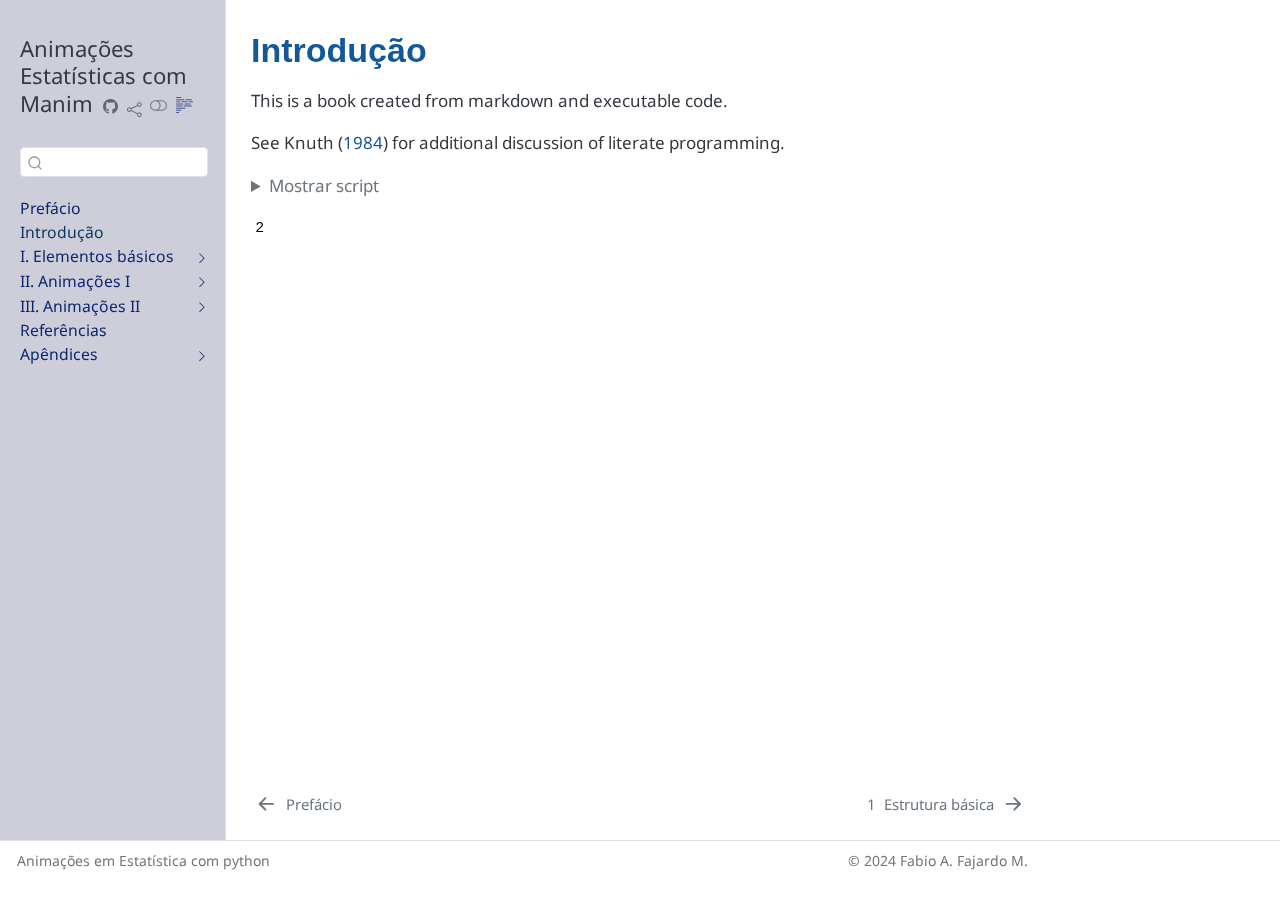
==== commit 486c2d57: "Atualizando arquivos livro manim" ====
--- a/docs/intro.html
+++ b/docs/intro.html
@@ -7,7 +7,7 @@
 <meta name="viewport" content="width=device-width, initial-scale=1.0, user-scalable=yes">
 
 
-<title>Introdução – Animações em Estatística com python</title>
+<title>Introdução – Animações Estatísticas com Manim</title>
 <style>
 code{white-space: pre-wrap;}
 span.smallcaps{font-variant: small-caps;}
@@ -152,7 +152,7 @@
   <nav id="quarto-sidebar" class="sidebar collapse collapse-horizontal quarto-sidebar-collapse-item sidebar-navigation docked overflow-auto">
     <div class="pt-lg-2 mt-2 text-left sidebar-header">
     <div class="sidebar-title mb-0 py-0">
-      <a href="./">Animações em Estatística com python</a> 
+      <a href="./">Animações Estatísticas com Manim</a> 
         <div class="sidebar-tools-main tools-wide">
     <a href="https://github.com/ffajardo64/" title="Código fonte" class="quarto-navigation-tool px-1" aria-label="Código fonte"><i class="bi bi-github"></i></a>
     <div class="dropdown">
@@ -227,6 +227,18 @@
  <span class="menu-text"><span class="chapter-number">2</span>&nbsp; <span class="chapter-title">Objetos em <code>manim</code></span></span></a>
   </div>
 </li>
+          <li class="sidebar-item">
+  <div class="sidebar-item-container"> 
+  <a href="./p1chap03.html" class="sidebar-item-text sidebar-link">
+ <span class="menu-text"><span class="chapter-number">3</span>&nbsp; <span class="chapter-title">Formato de textos</span></span></a>
+  </div>
+</li>
+          <li class="sidebar-item">
+  <div class="sidebar-item-container"> 
+  <a href="./p1chap04.html" class="sidebar-item-text sidebar-link">
+ <span class="menu-text"><span class="chapter-number">4</span>&nbsp; <span class="chapter-title">Câmera</span></span></a>
+  </div>
+</li>
       </ul>
   </li>
         <li class="sidebar-item sidebar-item-section">
@@ -318,10 +330,13 @@
 
 <p>This is a book created from markdown and executable code.</p>
 <p>See <span class="citation" data-cites="knuth84">Knuth (<a href="references.html#ref-knuth84" role="doc-biblioref">1984</a>)</span> for additional discussion of literate programming.</p>
-<div class="cell">
-<div class="sourceCode cell-code" id="cb1"><pre class="sourceCode numberSource r number-lines code-with-copy"><code class="sourceCode r"><span id="cb1-1"><a href="#cb1-1"></a><span class="dv">1</span> <span class="sc">+</span> <span class="dv">1</span></span></code><button title="Copiar para a área de transferência" class="code-copy-button"><i class="bi"></i></button></pre></div>
-<div class="cell-output cell-output-stdout">
-<pre><code>[1] 2</code></pre>
+<div id="61e9f335" class="cell" data-execution_count="1">
+<details class="code-fold">
+<summary>Mostrar script</summary>
+<div class="sourceCode cell-code" id="cb1"><pre class="sourceCode numberSource python number-lines code-with-copy"><code class="sourceCode python"><span id="cb1-1"><a href="#cb1-1"></a><span class="dv">1</span> <span class="op">+</span> <span class="dv">1</span></span></code><button title="Copiar para a área de transferência" class="code-copy-button"><i class="bi"></i></button></pre></div>
+</details>
+<div class="cell-output cell-output-display" data-execution_count="1">
+<pre><code>2</code></pre>
 </div>
 </div>
 
